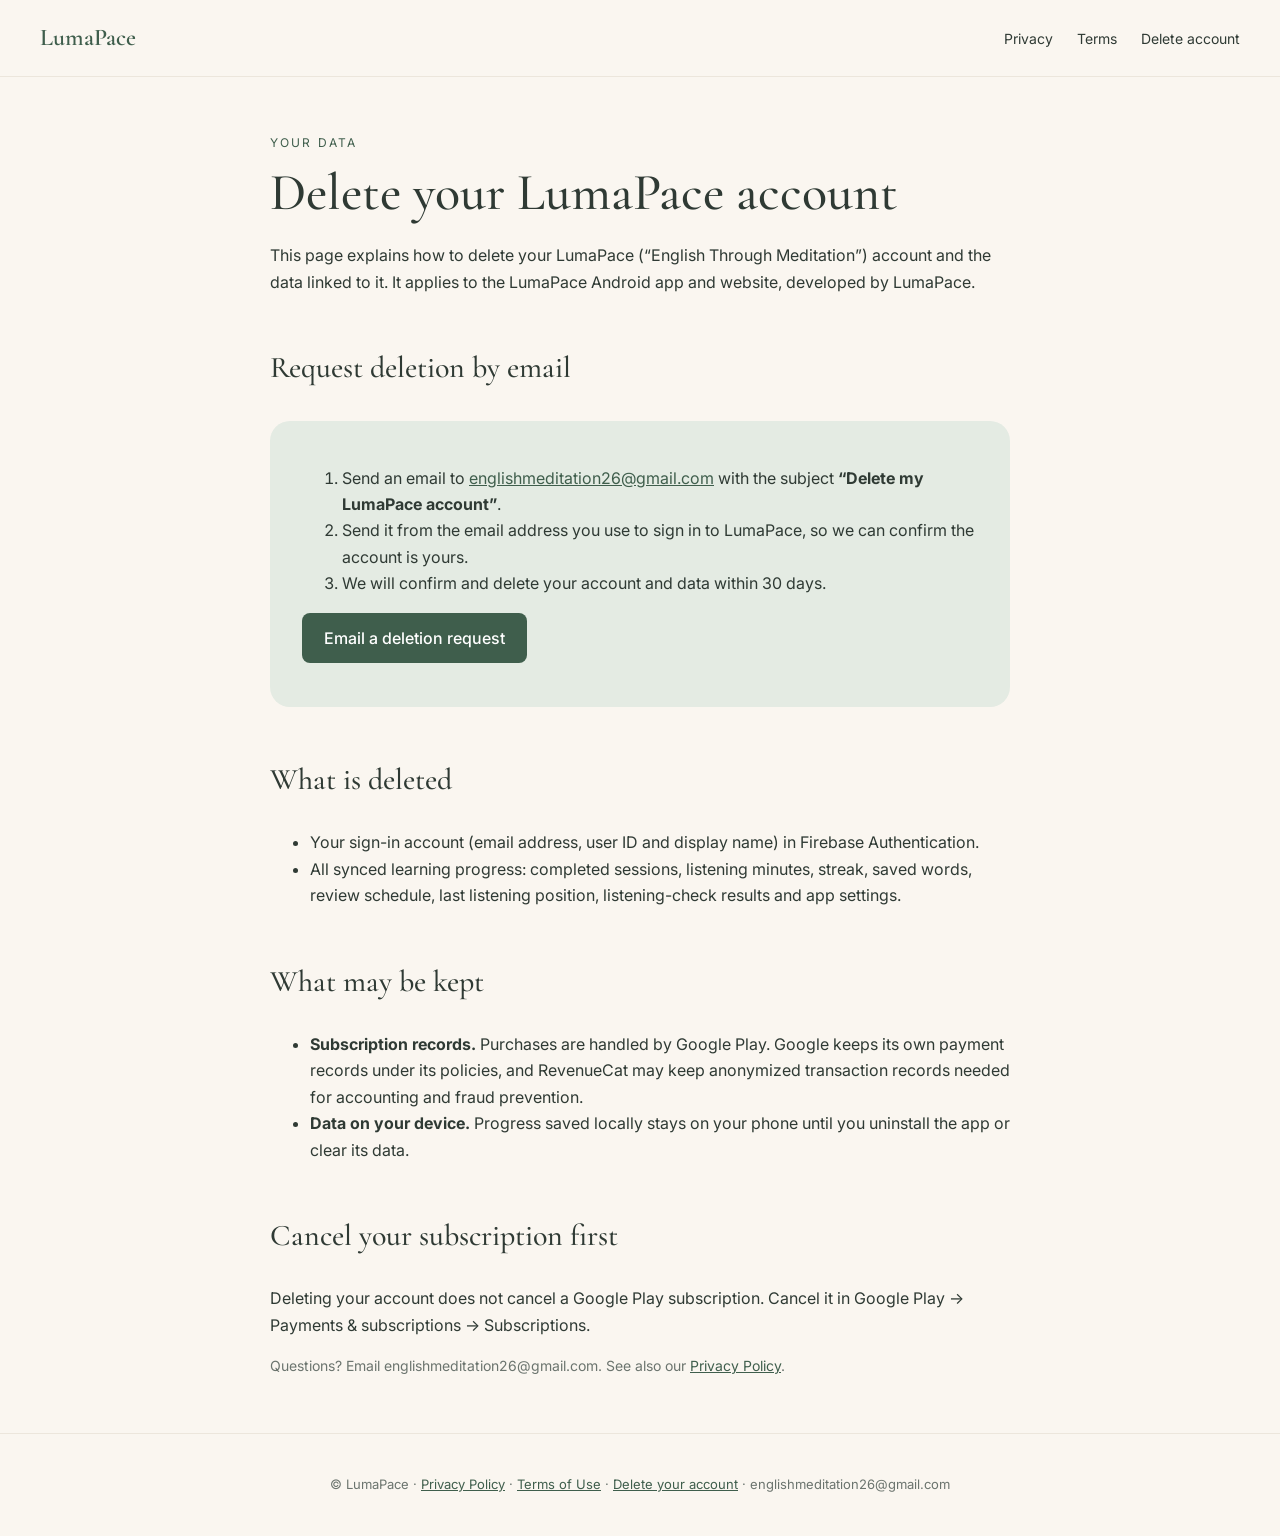
==== delete-account.html @ 4b75b7b8 "LumaPace legal pages" ====
<!doctype html><html lang="en"><head><meta charset="utf-8"><meta name="viewport" content="width=device-width,initial-scale=1"><title>LumaPace — Delete your account</title><link rel="stylesheet" href="style.css"></head><body><header><a class="logo" href="https://lumapace.com/">LumaPace</a><nav><a href="/privacy.html">Privacy</a><a href="/terms.html">Terms</a><a href="/delete-account.html">Delete account</a></nav></header><main>
<p class="eyebrow">Your data</p><h1>Delete your LumaPace account</h1>
<p>This page explains how to delete your LumaPace (“English Through Meditation”) account and the data linked to it. It applies to the LumaPace Android app and website, developed by LumaPace.</p>
<h2>Request deletion by email</h2>
<div class="card"><ol>
<li>Send an email to <a href="mailto:englishmeditation26@gmail.com?subject=Delete%20my%20LumaPace%20account">englishmeditation26@gmail.com</a> with the subject <strong>“Delete my LumaPace account”</strong>.</li>
<li>Send it from the email address you use to sign in to LumaPace, so we can confirm the account is yours.</li>
<li>We will confirm and delete your account and data within 30 days.</li></ol>
<p><a class="btn" href="mailto:englishmeditation26@gmail.com?subject=Delete%20my%20LumaPace%20account">Email a deletion request</a></p></div>
<!-- IN-APP OPTION: enable only after the in-app "Delete account" button ships -->
<!-- <h2>Delete in the app</h2><p>Open LumaPace → Profile → Account → Delete account, then confirm.</p> -->
<h2>What is deleted</h2><ul>
<li>Your sign-in account (email address, user ID and display name) in Firebase Authentication.</li>
<li>All synced learning progress: completed sessions, listening minutes, streak, saved words, review schedule, last listening position, listening-check results and app settings.</li></ul>
<h2>What may be kept</h2><ul>
<li><strong>Subscription records.</strong> Purchases are handled by Google Play. Google keeps its own payment records under its policies, and RevenueCat may keep anonymized transaction records needed for accounting and fraud prevention.</li>
<li><strong>Data on your device.</strong> Progress saved locally stays on your phone until you uninstall the app or clear its data.</li></ul>
<h2>Cancel your subscription first</h2>
<p>Deleting your account does not cancel a Google Play subscription. Cancel it in Google Play → Payments &amp; subscriptions → Subscriptions.</p>
<p class="muted">Questions? Email englishmeditation26@gmail.com. See also our <a href="/privacy.html">Privacy Policy</a>.</p>
</main><footer>© LumaPace · <a href="/privacy.html">Privacy Policy</a> · <a href="/terms.html">Terms of Use</a> · <a href="/delete-account.html">Delete your account</a> · englishmeditation26@gmail.com</footer></body></html>
---- style.css ----
@import url('https://fonts.googleapis.com/css2?family=Cormorant+Garamond:wght@500;600&family=Inter:wght@400;500&display=swap');
body{margin:0;background:#faf6f0;color:#2f3a34;font-family:Inter,system-ui,sans-serif;line-height:1.65}
header{display:flex;justify-content:space-between;align-items:center;padding:18px 40px;border-bottom:1px solid #ece6dc}
header a.logo{font-family:'Cormorant Garamond',serif;font-size:24px;color:#3f5e4c;text-decoration:none;font-weight:600}
nav a{margin-left:24px;color:#2f3a34;text-decoration:none;font-size:14px}
main{max-width:740px;margin:56px auto;padding:0 24px}
.eyebrow{letter-spacing:.18em;font-size:12px;text-transform:uppercase;color:#3f5e4c}
h1,h2{font-family:'Cormorant Garamond',serif;font-weight:500;color:#2f3a34}
h1{font-size:52px;line-height:1.1;margin:.2em 0 .4em}h2{font-size:30px;margin-top:1.6em}
.muted{color:#6b746e;font-size:14px}
.card{background:#e4ebe3;border-radius:20px;padding:28px 32px;margin:28px 0}
.btn{display:inline-block;background:#3f5e4c;color:#fff;padding:12px 22px;border-radius:8px;text-decoration:none;font-weight:500}
a{color:#3f5e4c}footer{text-align:center;padding:40px;font-size:13px;color:#6b746e;border-top:1px solid #ece6dc}
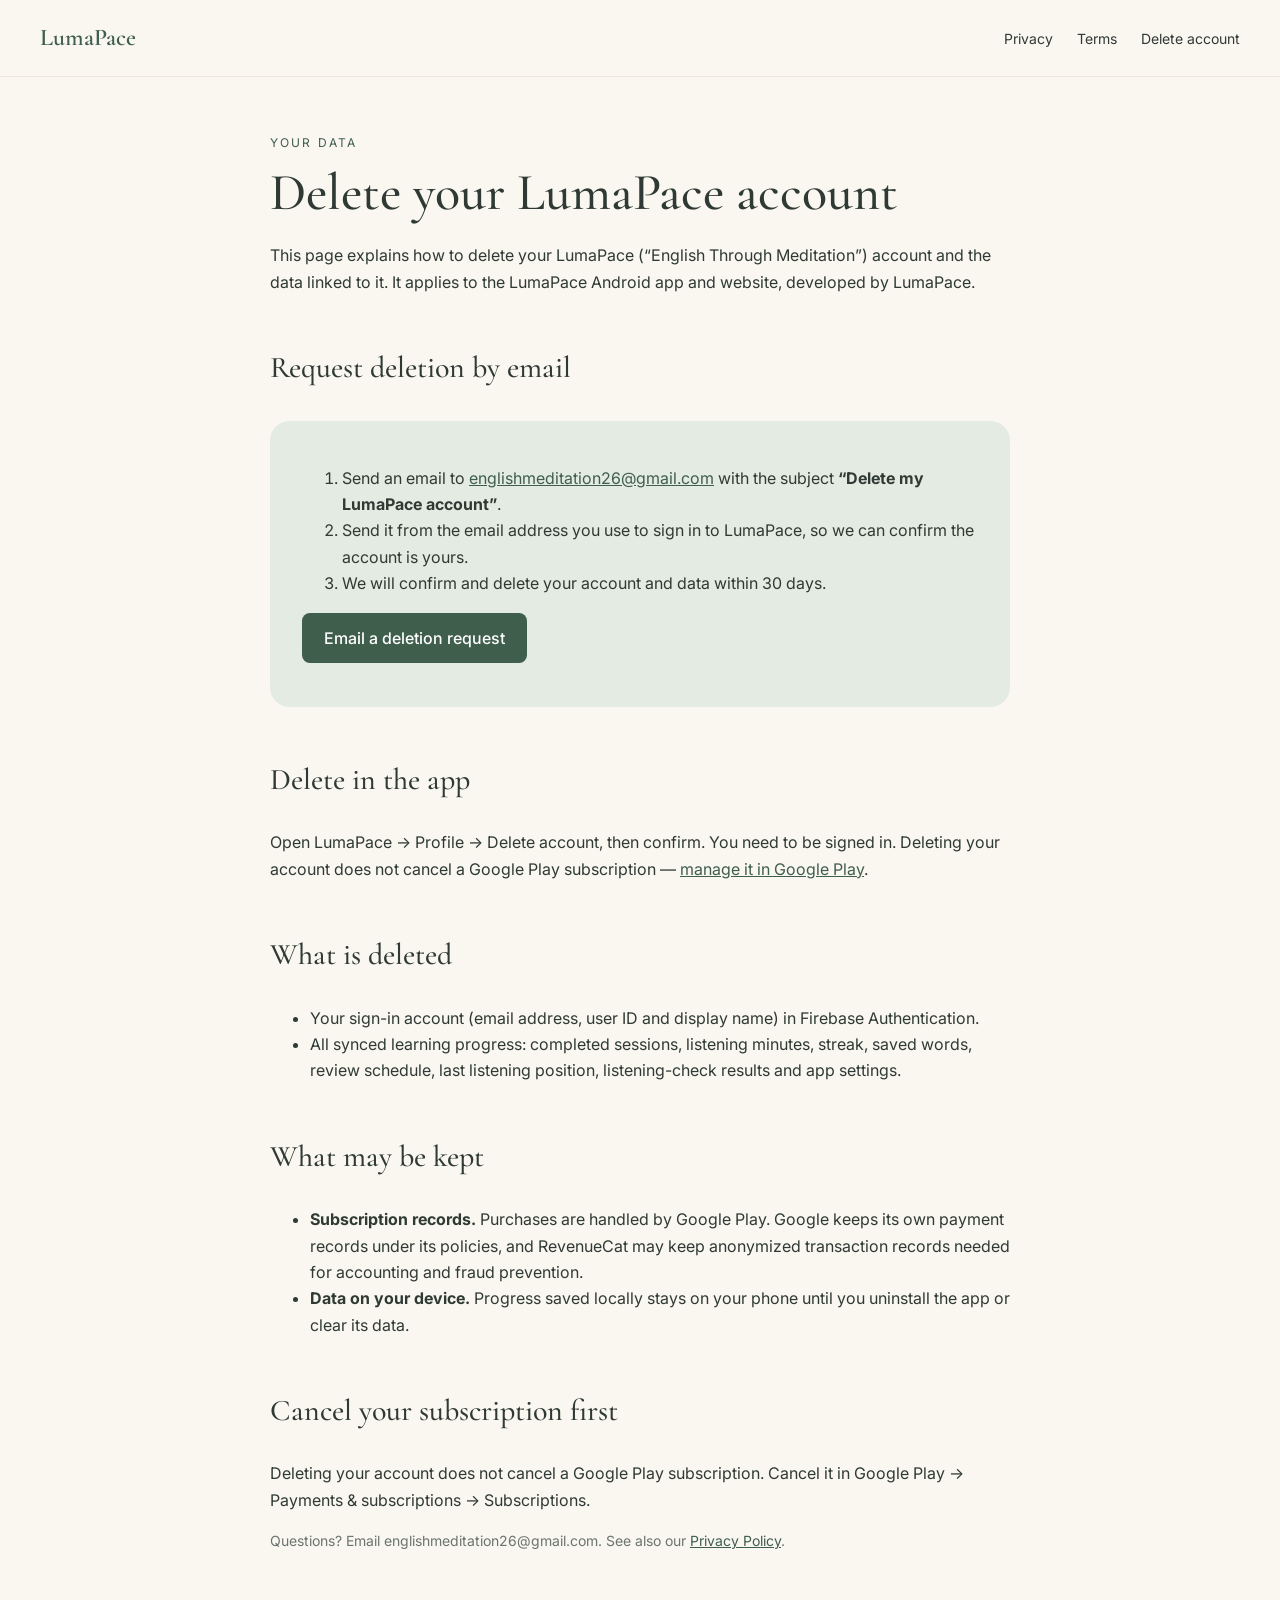
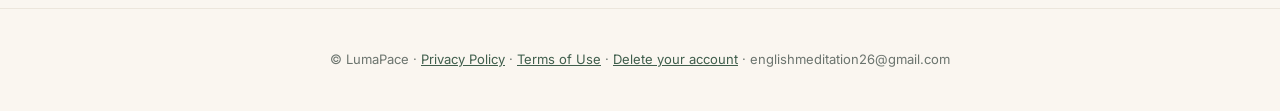
==== commit 3c542315: "delete-account: in-app deletion steps" ====
--- a/delete-account.html
+++ b/delete-account.html
@@ -7,8 +7,7 @@
 <li>Send it from the email address you use to sign in to LumaPace, so we can confirm the account is yours.</li>
 <li>We will confirm and delete your account and data within 30 days.</li></ol>
 <p><a class="btn" href="mailto:englishmeditation26@gmail.com?subject=Delete%20my%20LumaPace%20account">Email a deletion request</a></p></div>
-<!-- IN-APP OPTION: enable only after the in-app "Delete account" button ships -->
-<!-- <h2>Delete in the app</h2><p>Open LumaPace → Profile → Account → Delete account, then confirm.</p> -->
+<h2>Delete in the app</h2><p>Open LumaPace → Profile → Delete account, then confirm. You need to be signed in. Deleting your account does not cancel a Google Play subscription — <a href="https://play.google.com/store/account/subscriptions?package=com.lumapace.app&amp;sku=lumapace_premium">manage it in Google Play</a>.</p>
 <h2>What is deleted</h2><ul>
 <li>Your sign-in account (email address, user ID and display name) in Firebase Authentication.</li>
 <li>All synced learning progress: completed sessions, listening minutes, streak, saved words, review schedule, last listening position, listening-check results and app settings.</li></ul>
